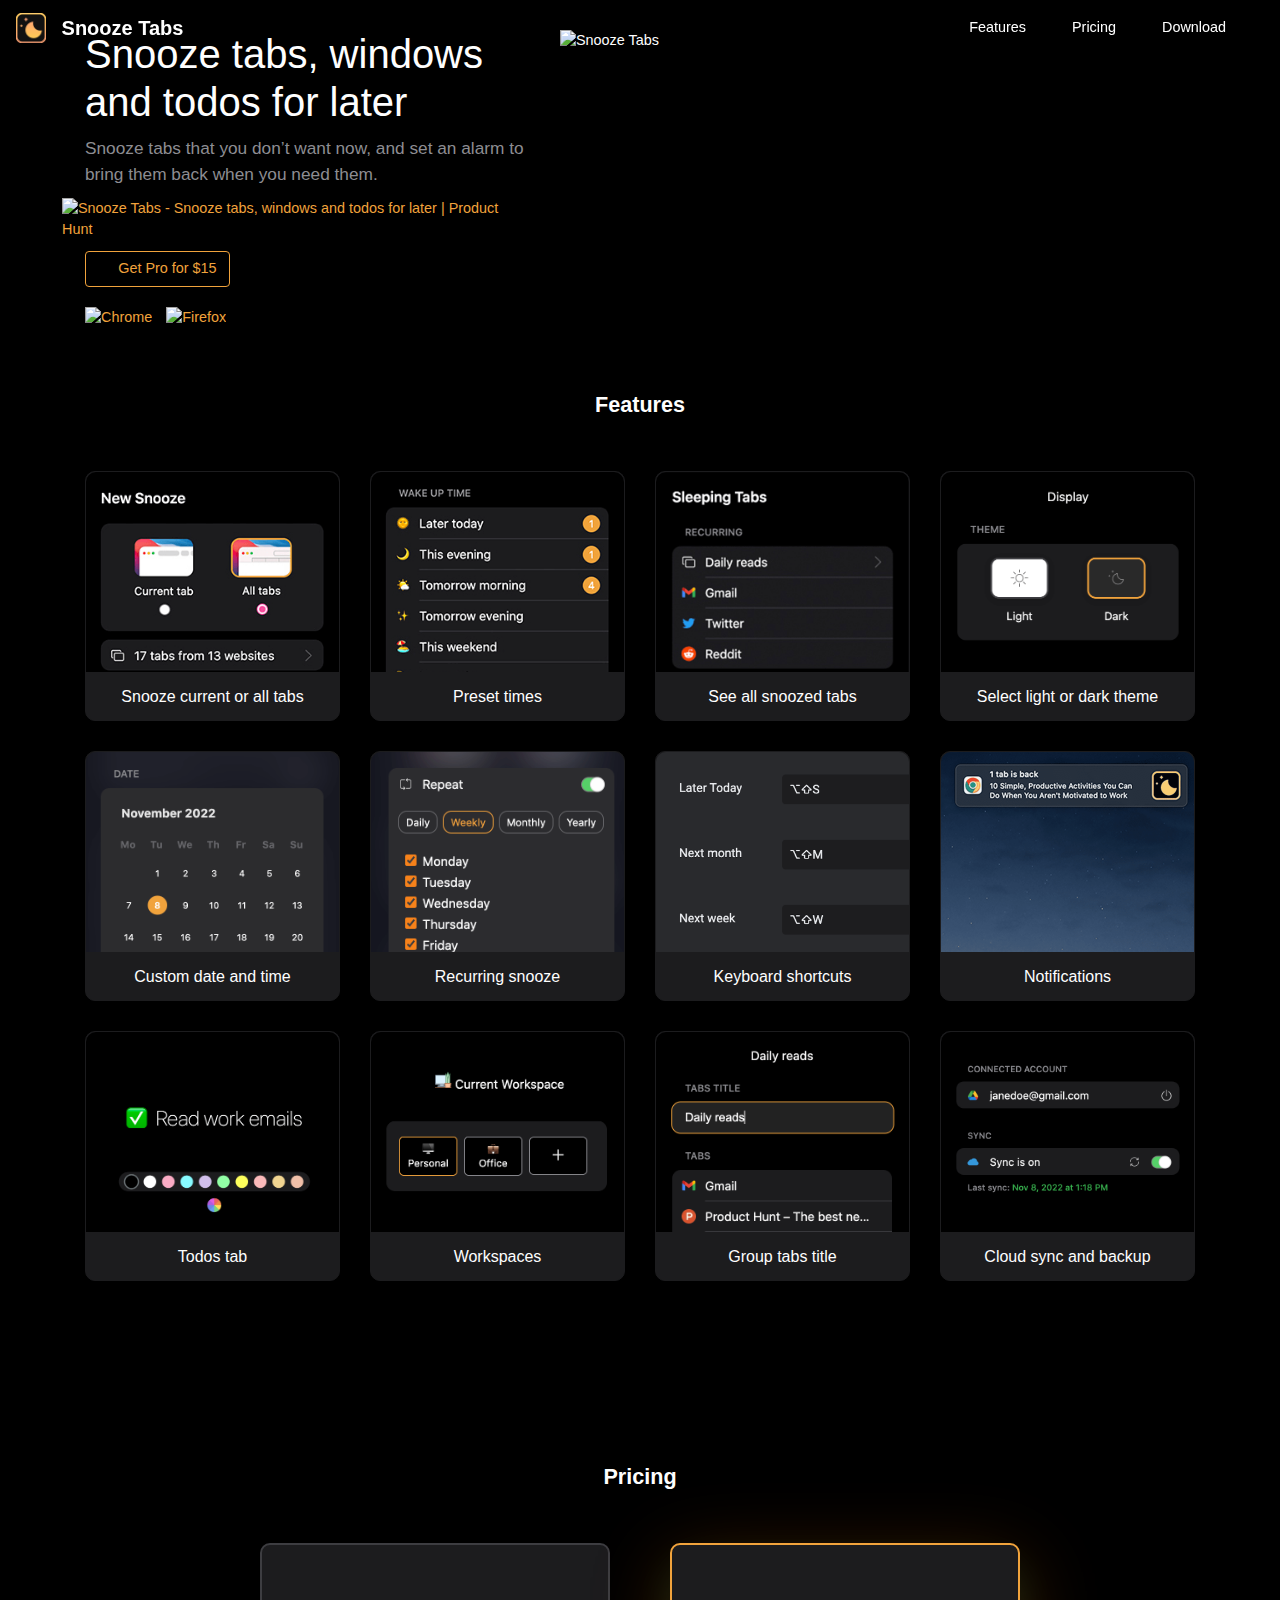
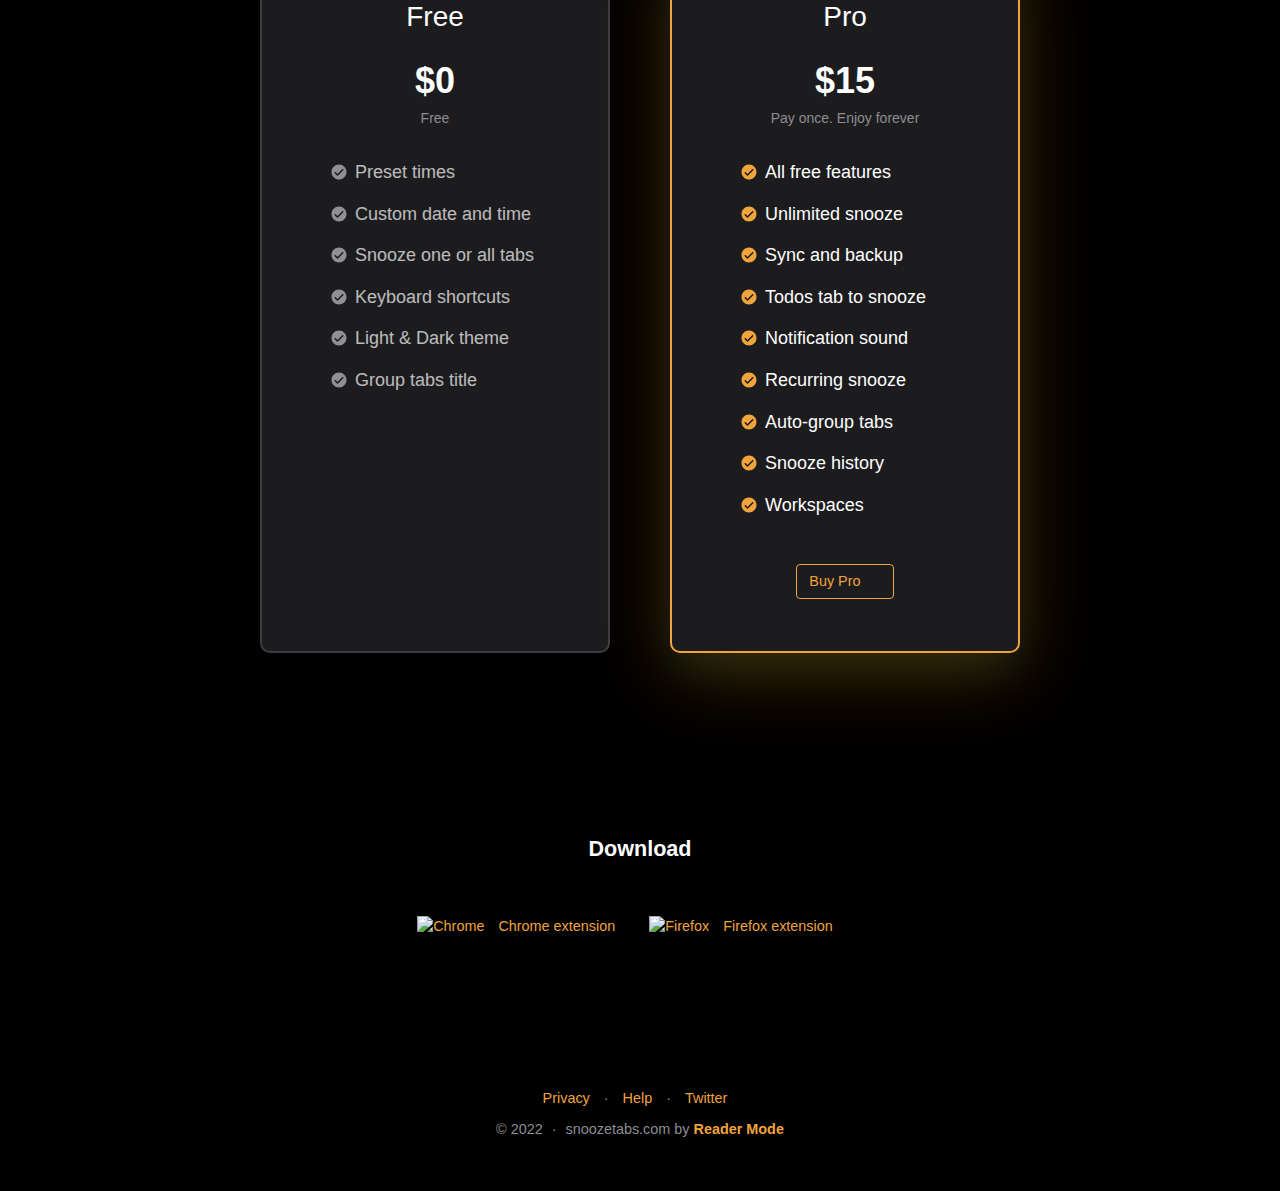
==== index.html @ 029a0858 "Fixed twitter link" ====
<!doctype html>
<html lang="en">
    <head>
        <title>Snooze Tabs - Snooze tabs, windows and todos for later</title>
        <meta charset="UTF-8">
        <link rel="stylesheet" type="text/css" href="index.css" media="all">
        <link rel="icon" type="image/x-icon" href="img/favicon/favicon.ico">

        <meta http-equiv="X-UA-Compatible" content="IE=edge">
        <meta name="viewport" content="width=device-width, initial-scale=1, shrink-to-fit=no">
        <meta name="description" content="Snooze tabs, windows and todos for later. Includes preset times, custom date and time, todos tab, cloud syncing and more">
        <meta name="keywords" content="snooze tabs, snooetabs, tabs snooze, snooze, snooze tabs chrome, snooze tabs firefox">

        <meta property="og:url" content="https://snoozetabs.com/">
        <meta property="og:title" content="Snooze Tabs - Dismiss tabs, windows and todos for later">
        <meta property="og:description" content="Dismiss tabs that you don’t want now, and set an alarm to bring them back when you need them.">
        <meta property="og:image" content="https://snoozetabs.com/img/jpg/cover.jpg">
        <meta property="og:type" content="website">
        <meta name="twitter:url" content="https://snoozetabs.com/">
        <meta name="twitter:title" content="Snooze Tabs">
        <meta name="twitter:description" content="Dismiss tabs that you don’t want now, and set an alarm to bring them back when you need them">
        <meta name="twitter:image:src" content="https://snoozetabs.com/img/jpg/cover.jpg">
        <meta name="twitter:card" content="summary_large_image">
        <meta name="twitter:site" content="@snoozetabs">
        <meta name="twitter:creator" content="@snoozetabs">
    </head>
    <body data-theme="dark">
        <nav class="navbar navbar-expand-lg navbar-dark fixed-top">
          <a class="navbar-brand" href="https://snoozetabs.com">
            <img src="img/logo/logo.png" width="30" height="30" class="d-inline-block align-top m-r-10" alt="Snooze Tabs">
            Snooze Tabs
          </a>

          <button class="navbar-toggler" type="button" data-toggle="collapse" data-target="#navbarSupportedContent" aria-controls="navbarSupportedContent" aria-expanded="false" aria-label="Toggle navigation">
            <span class="navbar-toggler-icon"></span>
          </button>

          <div class="collapse navbar-collapse" id="navbarSupportedContent">
            <ul class="navbar-nav ml-auto">
                <li class="nav-item">

                </li>
                <li class="nav-item">
                    <a class="nav-link" href="#features">Features</a>
                </li>
                <li class="nav-item">
                    <a class="nav-link" href="#pricing">Pricing</a>
                </li>
                <li class="nav-item dropdown">
                    <a class="nav-link" href="#download">Download</a>
                </li>
            </ul>
          </div>
        </nav>

        <div class="container">
            <div id="jumbotron">
                <div class="row">
                    <div class="col-md-12 col-lg-5 d-flex" >
                        <div id="jumbotron-left" class="justify-content-center align-self-center">
                            <h1>Snooze tabs, windows and todos for later</h1>
                            <p>
                                Snooze tabs that you don’t want now, and set an alarm to bring them back when you need them. 
                            </p>  

                            <a href="https://www.producthunt.com/posts/snooze-tabs?utm_source=badge-top-post-badge&utm_medium=badge&utm_souce=badge-snooze&#0045;tabs" target="_blank"><img src="https://api.producthunt.com/widgets/embed-image/v1/top-post-badge.svg?post_id=366474&theme=light&period=daily" alt="Snooze&#0032;Tabs - Snooze&#0032;tabs&#0044;&#0032;windows&#0032;and&#0032;todos&#0032;for&#0032;later | Product Hunt" style="width: 200px; height: 36px; margin-left: -23px" width="200" height="36" /></a>

                            <a href="https://ryzalyusoff.gumroad.com/l/snoozetabs-pro" target="_blank" class="btn btn-md btn-primary btn-flat">
                                <i class="fas fa-shopping-cart m-r-5"></i>
                                Get Pro for $15
                            </a>

                            <ul>
                                <li>
                                    <a href="https://chrome.google.com/webstore/detail/snooze-tabs/dcgnmgccfgdhakmcaidcfjmmkjngjbih" aria-label="Chrome Extension" title="Download Snooze Tabs for Chrome" target="_blank">
                                        <img src="img/svg/chrome.svg" class="chrome-logo" alt="Chrome">
                                    </a>    
                                </li>    
                                <li>
                                    <a href="https://addons.mozilla.org/en-GB/firefox/addon/the-snooze-tabs" aria-label="Firefox Extension" title="Download Snooze Tabs for Firefox" target="_blank">
                                        <img src="img/svg/firefox.svg" class="firefox-logo" alt="Firefox">
                                    </a>    
                                </li>  
                            </ul>    
                        </div>
                    </div>  
                    <div class="col-lg-7">
                        <div id="jumbotron-right">
                            <img src="img/jpg/jumbotron-image.jpg" alt="Snooze Tabs" class="d-none d-sm-block">
                        </div>
                    </div>   
                </div>    
            </div> 

            <center id="features" class="section m-t-50i">
                <h2>Features</h2>
                <div class="row">
                    <div class="col-6 col-md-3">
                        <div class="feature-tile">
                            <div class="feature-tile-media">
                                <img src="img/png/preset-times.png" alt="Snooze Tabs or Windows" loading="lazy">
                            </div>
                            <div class="feature-tile-desc">
                                <h3>Snooze current or all tabs</h3>
                            </div>    
                        </div>    
                    </div>  
                    <div class="col-6 col-md-3">
                        <div class="feature-tile">
                            <div class="feature-tile-media">
                                <img src="img/png/preset-times.png" alt="Preset Times" loading="lazy" style="object-position: 0% 80%;">
                            </div>
                            <div class="feature-tile-desc">
                                <h3>Preset times</h3>
                            </div> 
                        </div> 
                    </div> 
                    <div class="col-6 col-md-3">
                        <div class="feature-tile">
                            <div class="feature-tile-media">
                                <img src="img/png/sleeping-tabs.png" alt="Sleeping Tabs" loading="lazy">
                            </div>
                            <div class="feature-tile-desc">
                                <h3>See all snoozed tabs</h3>
                            </div> 
                        </div> 
                    </div> 
                    <div class="col-6 col-md-3">
                        <div class="feature-tile">
                            <div class="feature-tile-media">
                                <img src="img/png/themes.png" alt="Sleeping Tabs" loading="lazy">
                            </div>
                            <div class="feature-tile-desc">
                                <h3>Select light or dark theme</h3>
                            </div> 
                        </div> 
                    </div>
                </div>

                <div class="row">
                    <div class="col-6 col-md-3">
                        <div class="feature-tile">
                            <div class="feature-tile-media">
                                <img src="img/png/custom-date-and-time.png" alt="Custom date & time" loading="lazy" style="object-position: 0% 55%;">
                            </div>
                            <div class="feature-tile-desc">
                                <h3>Custom date and time</h3>
                            </div>    
                        </div>    
                    </div>  
                    <div class="col-6 col-md-3">
                        <div class="feature-tile">
                            <div class="feature-tile-media">
                                <img src="img/png/recurring-snooze.png" alt="Recurring snooze" loading="lazy" style="object-position: 0% 13%;">
                            </div>
                            <div class="feature-tile-desc">
                                <h3>Recurring snooze</h3>
                            </div> 
                        </div> 
                    </div> 
                    <div class="col-6 col-md-3">
                        <div class="feature-tile">
                            <div class="feature-tile-media">
                                <img src="img/png/keyboard-shortcuts.png" alt="Keyboard shortcuts" loading="lazy" style="object-position: 0% 5%;">
                            </div>
                            <div class="feature-tile-desc">
                                <h3>Keyboard shortcuts</h3>
                            </div> 
                        </div> 
                    </div>  
                     <div class="col-6 col-md-3">
                        <div class="feature-tile">
                            <div class="feature-tile-media">
                                <img src="img/png/notifications.png" alt="Notifications" loading="lazy" style="object-position: 90% 9%;">
                            </div>
                            <div class="feature-tile-desc">
                                <h3>Notifications</h3>
                            </div> 
                        </div> 
                    </div>  
                </div>

                <div class="row">
                    <div class="col-6 col-md-3">
                        <div class="feature-tile">
                            <div class="feature-tile-media">
                                <img src="img/png/todos-tab.png" alt="Todos tab" loading="lazy" style="object-position: 35% -10%">
                            </div>
                            <div class="feature-tile-desc">
                                <h3>Todos tab</h3>
                            </div>    
                        </div>    
                    </div>  
                    <div class="col-6 col-md-3">
                        <div class="feature-tile">
                            <div class="feature-tile-media">
                                <img src="img/png/workspaces.png" alt="Workspaces" loading="lazy" style="object-position: 0% 9%;">
                            </div>
                            <div class="feature-tile-desc">
                                <h3>Workspaces</h3>
                            </div> 
                        </div> 
                    </div> 
                    <div class="col-6 col-md-3">
                        <div class="feature-tile">
                            <div class="feature-tile-media">
                                <img src="img/png/group-tabs-title.png" loading="lazy" alt="Group tabs title">
                            </div>
                            <div class="feature-tile-desc">
                                <h3>Group tabs title</h3>
                            </div> 
                        </div> 
                    </div> 
                    <div class="col-6 col-md-3">
                        <div class="feature-tile">
                            <div class="feature-tile-media">
                                <img src="img/png/sync-and-backup.png" alt="Sync and backup" loading="lazy" style="object-position: 0% 23%;">
                            </div>
                            <div class="feature-tile-desc">
                                <h3>Cloud sync and backup</h3>
                            </div> 
                        </div> 
                    </div> 
                </div> 
            </center>

            <center id="pricing" class="section">
                <h2>Pricing</h2>
                <div id="pricing-tiles" class="row">
                    <div class="col-md-6">
                        <div class="pricing-tile pricing-tile-free">
                            <h3>Free</h3>
                            <div class="price">
                                $0
                            </div> 
                            <p>
                                Free
                            </p> 
                            <ul>
                                <li><img src="img/svg/ok.svg" alt="Yes" loading="lazy"> <div>Preset times</div> </li>
                                <li><img src="img/svg/ok.svg" alt="Yes" loading="lazy"> <div>Custom date and time</div></li>
                                <li><img src="img/svg/ok.svg" alt="Yes" loading="lazy"> <div>Snooze one or all tabs</div> </li>
                                <li><img src="img/svg/ok.svg" alt="Yes" loading="lazy"> <div>Keyboard shortcuts</div> </li>
                                <li><img src="img/svg/ok.svg" alt="Yes" loading="lazy"> <div>Light & Dark theme</div> </li>
                                <li><img src="img/svg/ok.svg" alt="Yes" loading="lazy"> <div>Group tabs title</div> </li>
                            </ul>
                        </div>
                    </div>
                    <div class="col-md-6"> 
                        <div class="pricing-tile pricing-tile-pro">
                            <h3>Pro</h3>
                            <div class="price">
                                $15
                            </div> 
                            <p>
                                Pay once. Enjoy forever
                            </p>   
                            <ul>
                                <li><img src="img/svg/ok-primary.svg" alt="Yes" loading="lazy"> <div>All free features</div> </li>
                                <li><img src="img/svg/ok-primary.svg" alt="Yes" loading="lazy"> <div>Unlimited snooze</div> </li>
                                <li><img src="img/svg/ok-primary.svg" alt="Yes" loading="lazy"> <div>Sync and backup</div> </li>
                                <li><img src="img/svg/ok-primary.svg" alt="Yes" loading="lazy"> <div>Todos tab to snooze</div> </li>
                                <li><img src="img/svg/ok-primary.svg" alt="Yes" loading="lazy"> <div>Notification sound</div> </li>
                                <li><img src="img/svg/ok-primary.svg" alt="Yes" loading="lazy"> <div>Recurring snooze</div> </li>
                                <li><img src="img/svg/ok-primary.svg" alt="Yes" loading="lazy"> <div>Auto-group tabs</div> </li>
                                <li><img src="img/svg/ok-primary.svg" alt="Yes" loading="lazy"> <div>Snooze history</div> </li>
                                <li><img src="img/svg/ok-primary.svg" alt="Yes" loading="lazy"> <div>Workspaces</div> </li>
                            </ul>

                            <a href="https://ryzalyusoff.gumroad.com/l/snoozetabs-pro" aria-label="Buy Snooze Tabs Pro" title="Buy Snooze Tabs Pro" target="_blank" class="btn btn-md btn-primary btn-flat">
                                Buy Pro <i class="fas fa-chevron-right m-l-5"></i>
                            </a>
                        </div>  
                    </div>  
                </div>
            </center> 

            <center id="download" class="section">
                <h2>Download</h2>
                <ul>
                    <li>
                        <a href="https://chrome.google.com/webstore/detail/snooze-tabs/dcgnmgccfgdhakmcaidcfjmmkjngjbih" aria-label="Chrome Extension" title="Download Snooze Tabs for Chrome" target="_blank">
                            <img src="img/svg/chrome.svg" class="chrome-logo m-r-10" alt="Chrome" loading="lazy"> Chrome extension
                        </a>    
                    </li>    
                    <li>
                        <a href="https://addons.mozilla.org/en-GB/firefox/addon/the-snooze-tabs" aria-label="Firefox Extension" title="Download Snooze Tabs for Firefox" target="_blank">
                            <img src="img/svg/firefox.svg" class="firefox-logo m-r-10" alt="Firefox" loading="lazy"> Firefox extension
                        </a>    
                    </li>  
                </ul> 
            </center> 
        </div>

        <footer>
            <ul>
                <li>
                    <a href="privacy.html" aria-label="Privacy" title="Privacy">Privacy</a>
                </li>  
                <li>
                    &middot;
                </li>  
                <li>
                    <a href="https://airtable.com/shrwP2UjuYHieBVCU" aria-label="Help" title="Help" target="_blank">Help</a>
                </li> 
                <li>
                    &middot;
                </li>  
                <li>
                    <a href="https://twitter.com/snoozetabs" aria-label="Twitter" title="Twitter">Twitter</a>
                </li> 
            </ul> 
            <div class="m-t-10">
                &copy; 2022 <span class="m-l-5 m-r-5">&middot;</span> <span>snoozetabs.com</span> by <a href="https://readermode.io" aria-label="Reader Mode" title="Reader Mode" target="_blank"><b>Reader Mode</b></a>   
            </div>
        </footer>    

        <script src="index.js"></script> 
        <script async src="https://www.googletagmanager.com/gtag/js?id=G-BSHSSVMQ2K"></script>
        <script>
          window.dataLayer = window.dataLayer || [];
          function gtag(){dataLayer.push(arguments);}
          gtag('js', new Date());

          gtag('config', 'G-BSHSSVMQ2K');
        </script>
        <script type="text/javascript">window.$crisp=[];window.CRISP_WEBSITE_ID="50f3485d-0d1f-4f33-8e5a-b96a9ce2bdc3";(function(){d=document;s=d.createElement("script");s.src="https://client.crisp.chat/l.js";s.async=1;d.getElementsByTagName("head")[0].appendChild(s);})();
        </script>
    </body>
</html>
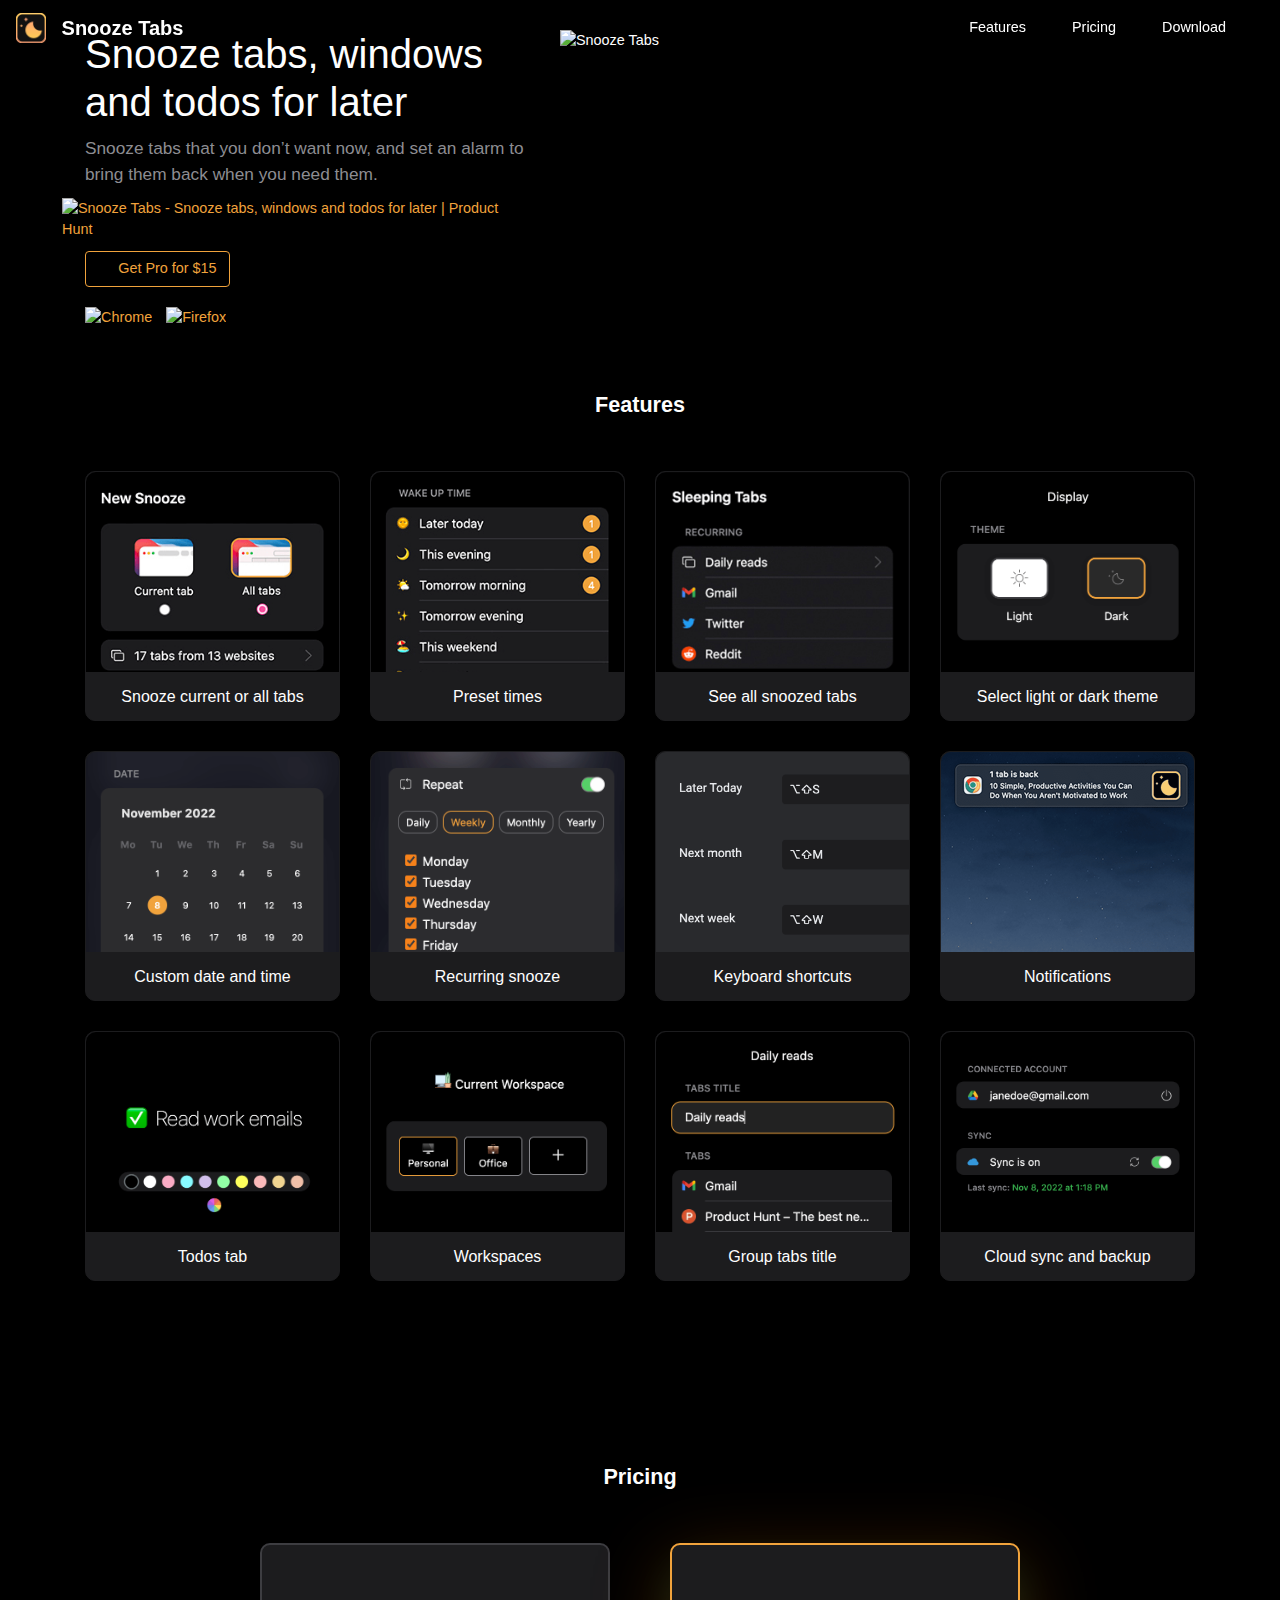
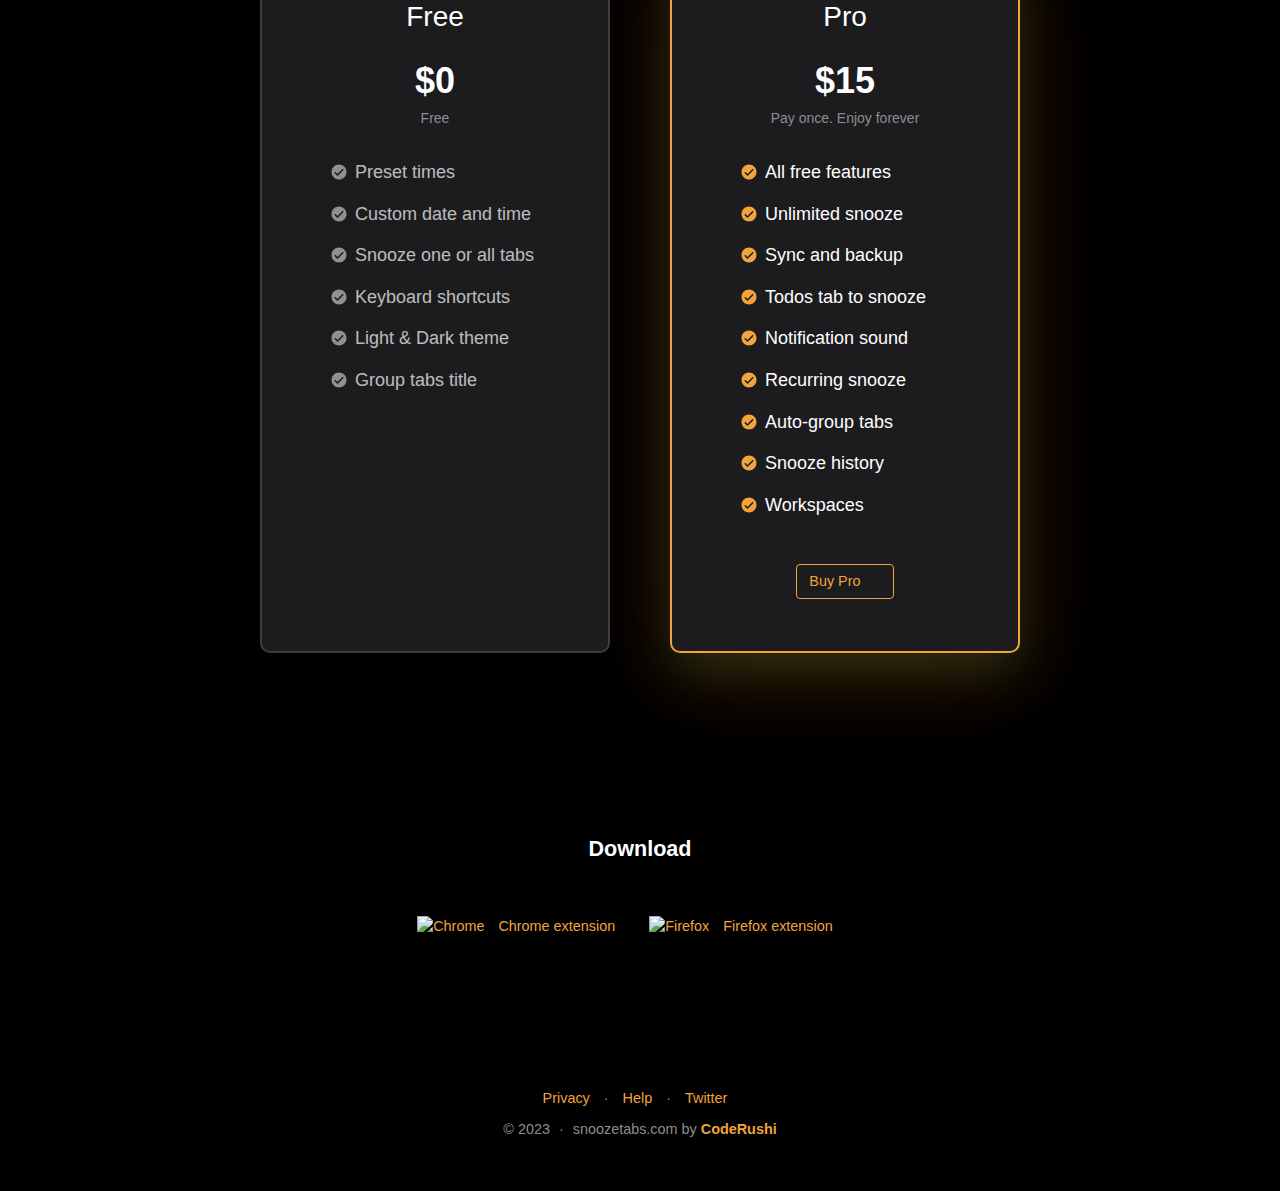
==== commit d26531a5: "Update index.html" ====
--- a/index.html
+++ b/index.html
@@ -311,7 +311,7 @@
                 </li> 
             </ul> 
             <div class="m-t-10">
-                &copy; 2022 <span class="m-l-5 m-r-5">&middot;</span> <span>snoozetabs.com</span> by <a href="https://readermode.io" aria-label="Reader Mode" title="Reader Mode" target="_blank"><b>Reader Mode</b></a>   
+                &copy; 2023 <span class="m-l-5 m-r-5">&middot;</span> <span>snoozetabs.com</span> by <a href="https://coderushi.com" aria-label="CodeRushi" title="Code Rush" target="_blank"><b>CodeRushi</b></a>   
             </div>
         </footer>    
 
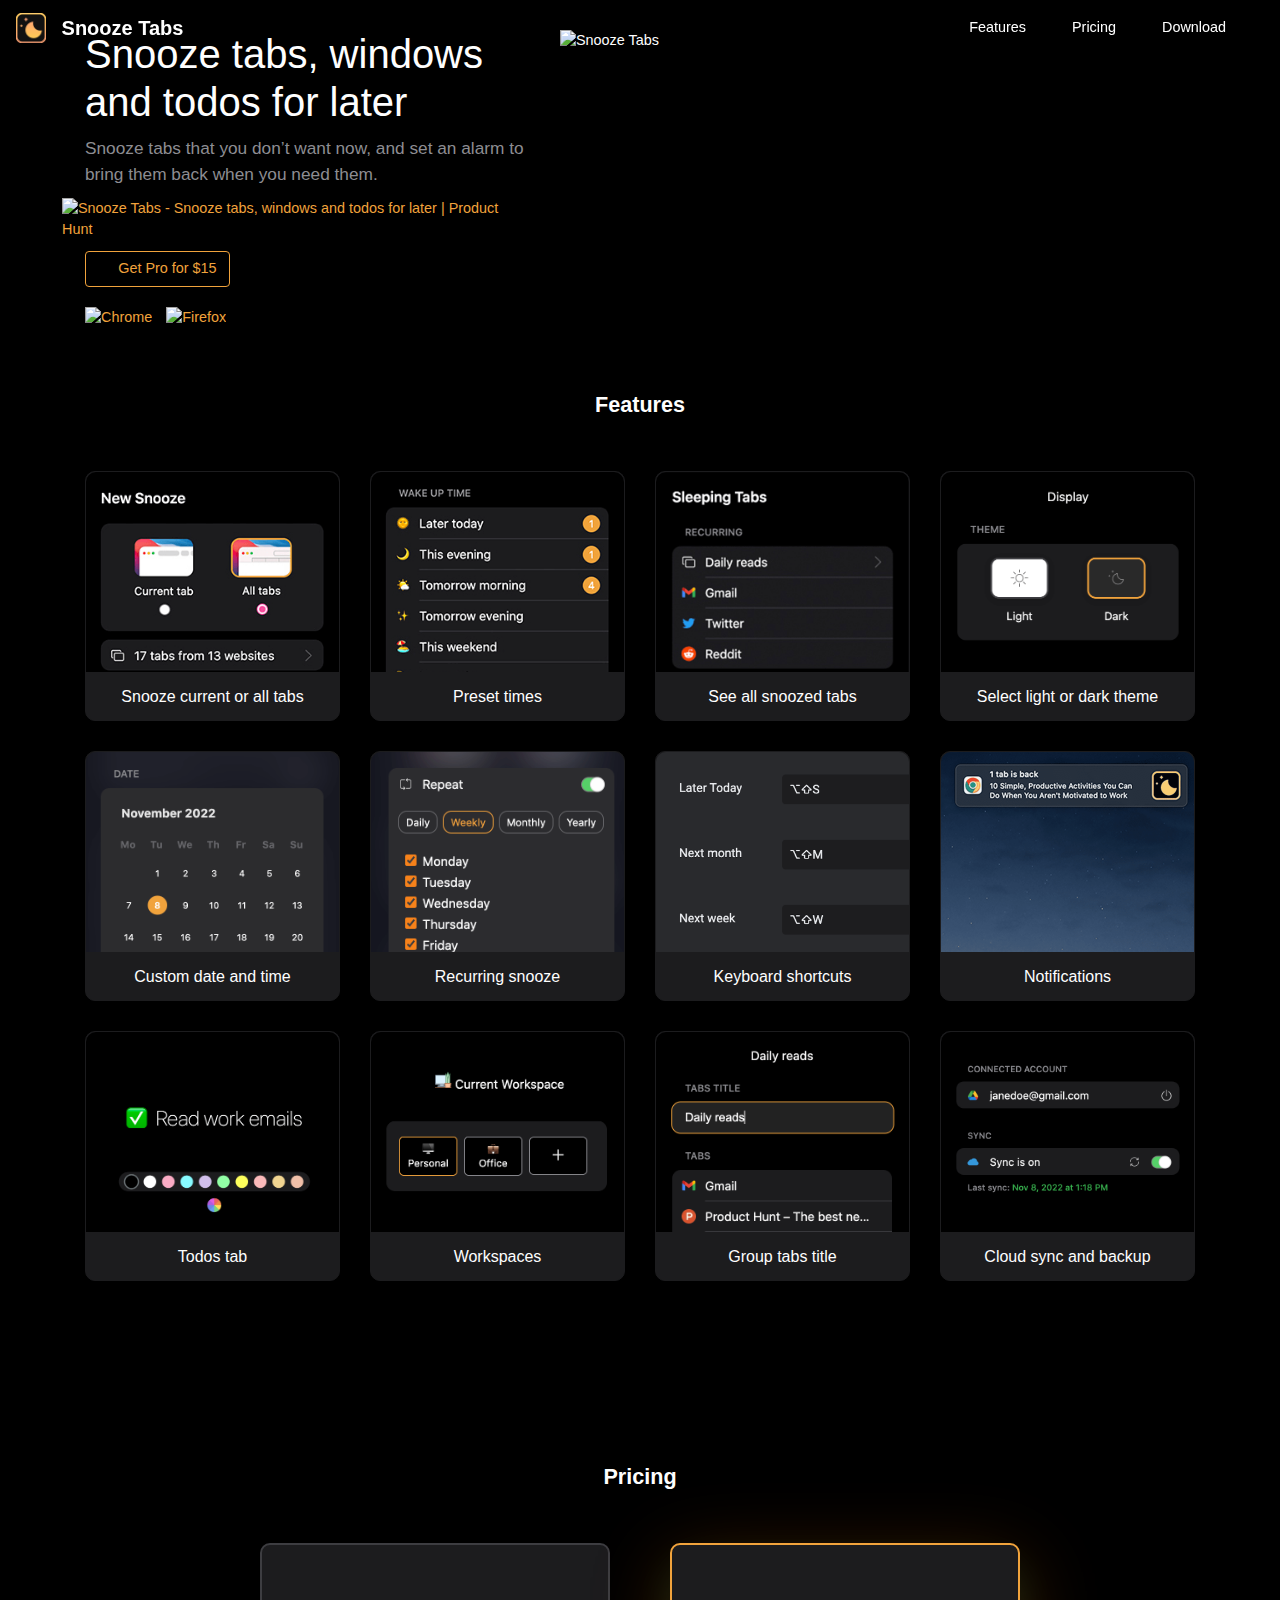
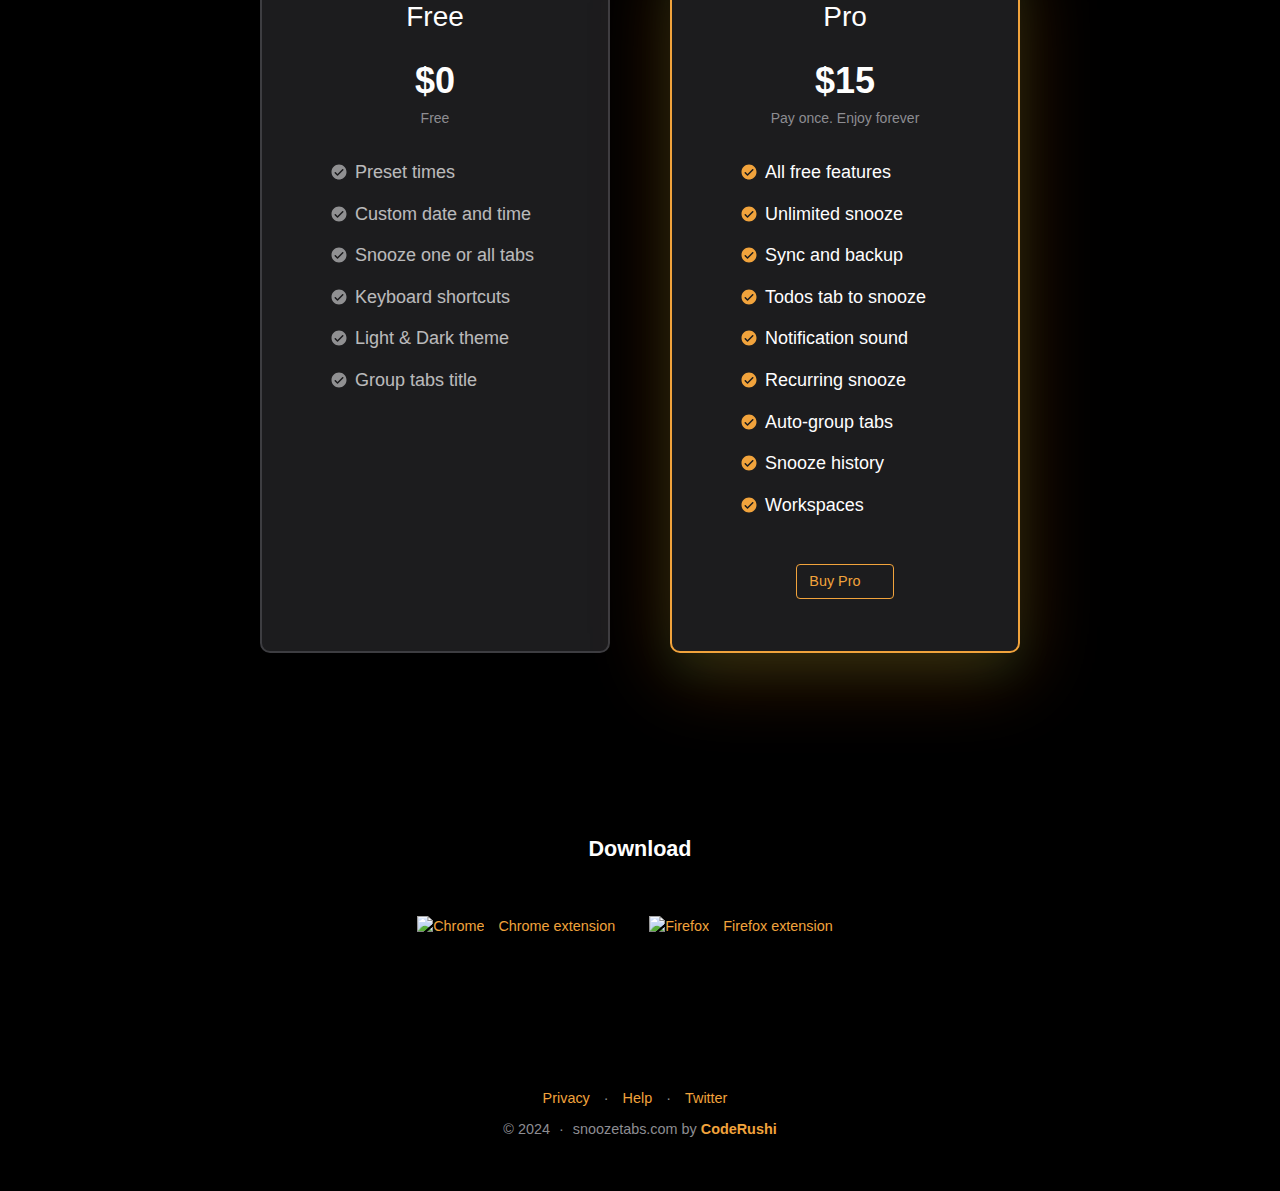
==== commit d1b0bf7e: "Update index.html" ====
--- a/index.html
+++ b/index.html
@@ -311,7 +311,7 @@
                 </li> 
             </ul> 
             <div class="m-t-10">
-                &copy; 2023 <span class="m-l-5 m-r-5">&middot;</span> <span>snoozetabs.com</span> by <a href="https://coderushi.com" aria-label="CodeRushi" title="Code Rush" target="_blank"><b>CodeRushi</b></a>   
+                &copy; 2024 <span class="m-l-5 m-r-5">&middot;</span> <span>snoozetabs.com</span> by <a href="https://coderushi.com" aria-label="CodeRushi" title="Code Rush" target="_blank"><b>CodeRushi</b></a>   
             </div>
         </footer>    
 
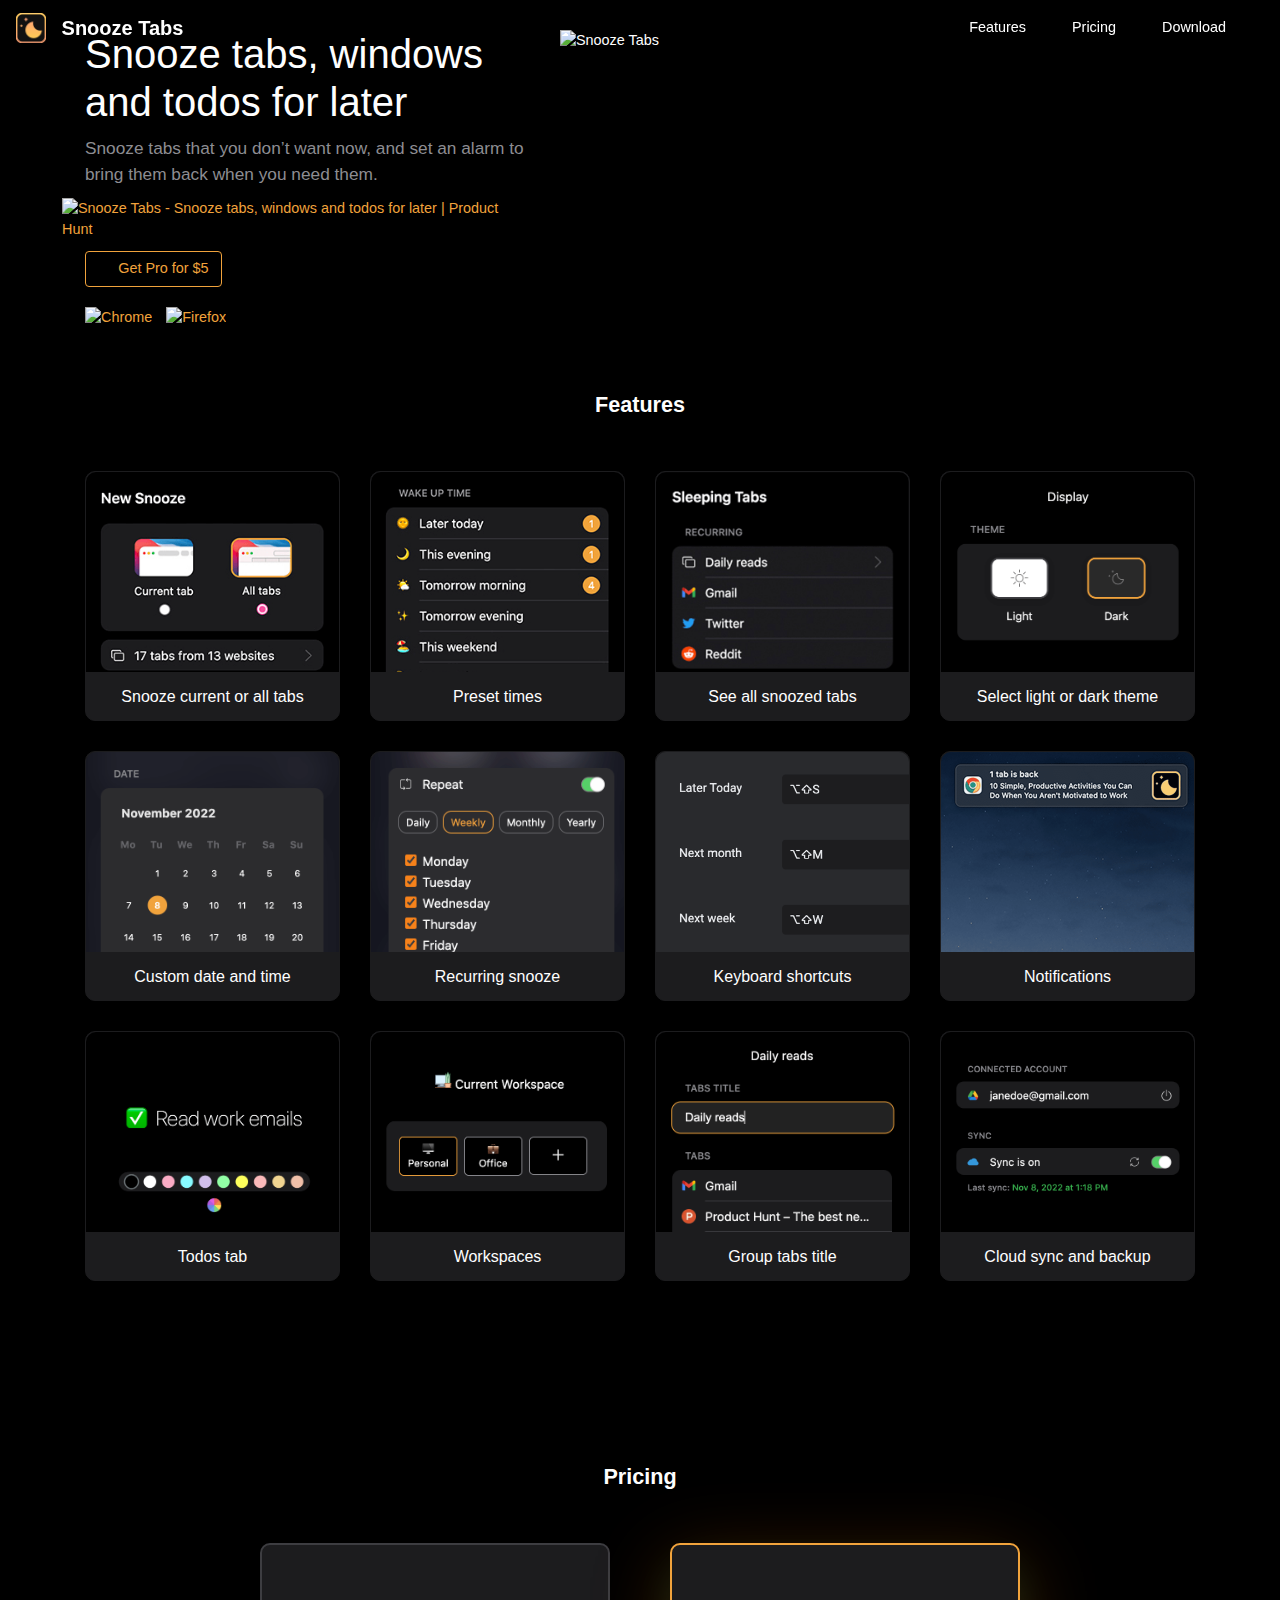
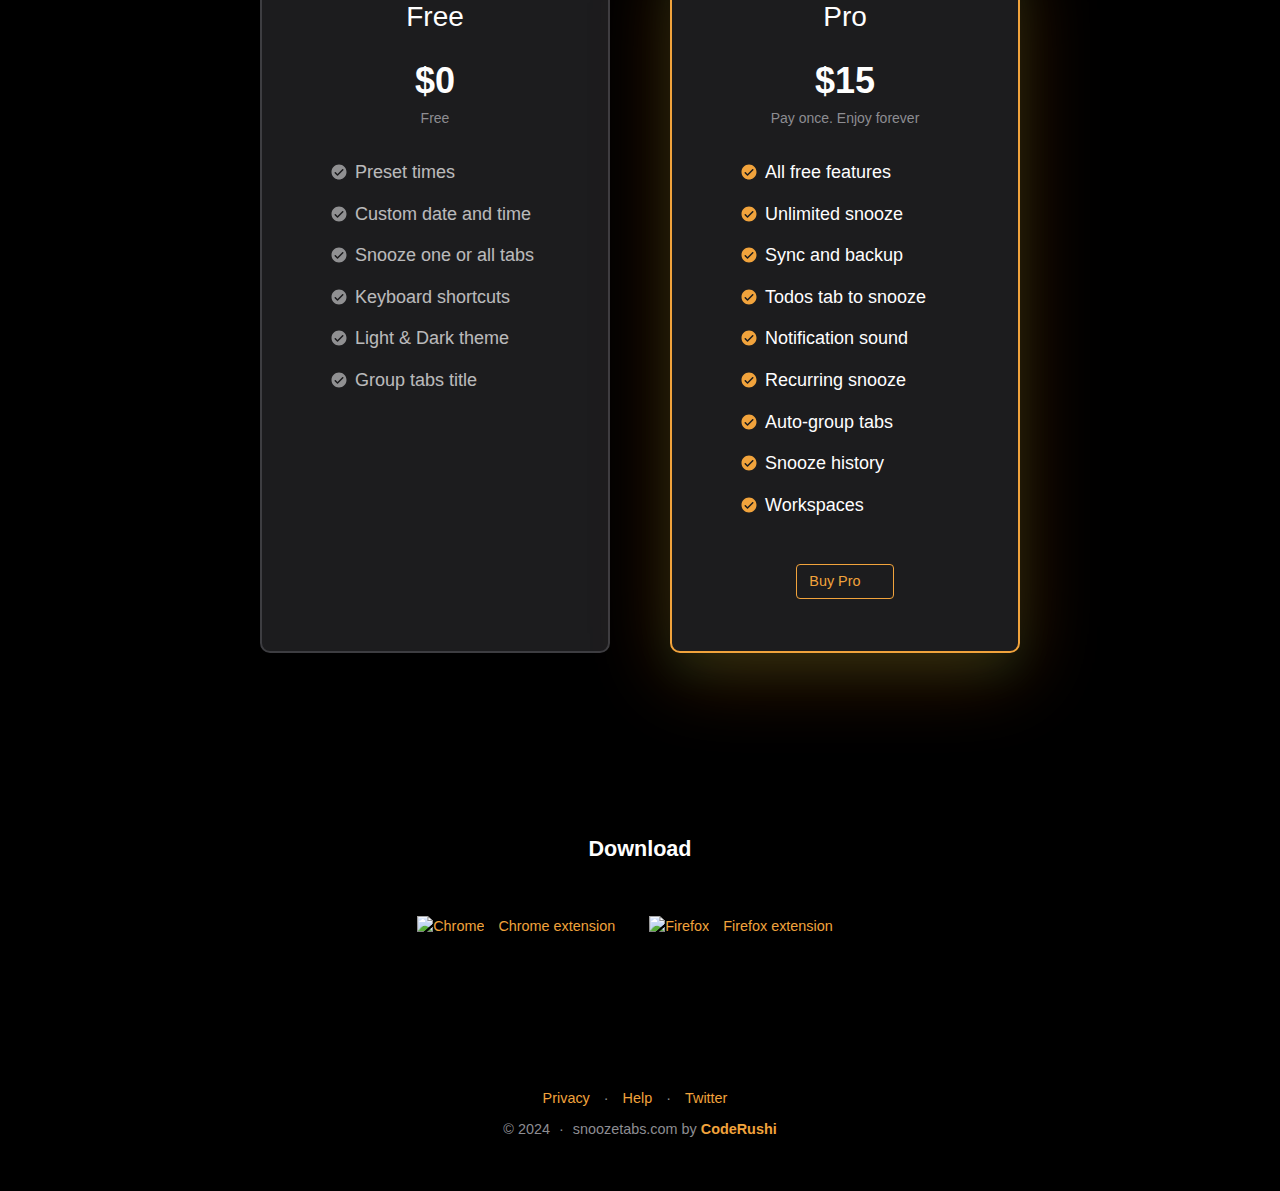
==== commit 8cf4a9b8: "Update index.html" ====
--- a/index.html
+++ b/index.html
@@ -65,9 +65,9 @@
 
                             <a href="https://www.producthunt.com/posts/snooze-tabs?utm_source=badge-top-post-badge&utm_medium=badge&utm_souce=badge-snooze&#0045;tabs" target="_blank"><img src="https://api.producthunt.com/widgets/embed-image/v1/top-post-badge.svg?post_id=366474&theme=light&period=daily" alt="Snooze&#0032;Tabs - Snooze&#0032;tabs&#0044;&#0032;windows&#0032;and&#0032;todos&#0032;for&#0032;later | Product Hunt" style="width: 200px; height: 36px; margin-left: -23px" width="200" height="36" /></a>
 
-                            <a href="https://ryzalyusoff.gumroad.com/l/snoozetabs-pro" target="_blank" class="btn btn-md btn-primary btn-flat">
+                            <a href="https://coderishi.gumroad.com/l/snoozetabs-pro" target="_blank" class="btn btn-md btn-primary btn-flat">
                                 <i class="fas fa-shopping-cart m-r-5"></i>
-                                Get Pro for $15
+                                Get Pro for $5
                             </a>
 
                             <ul>
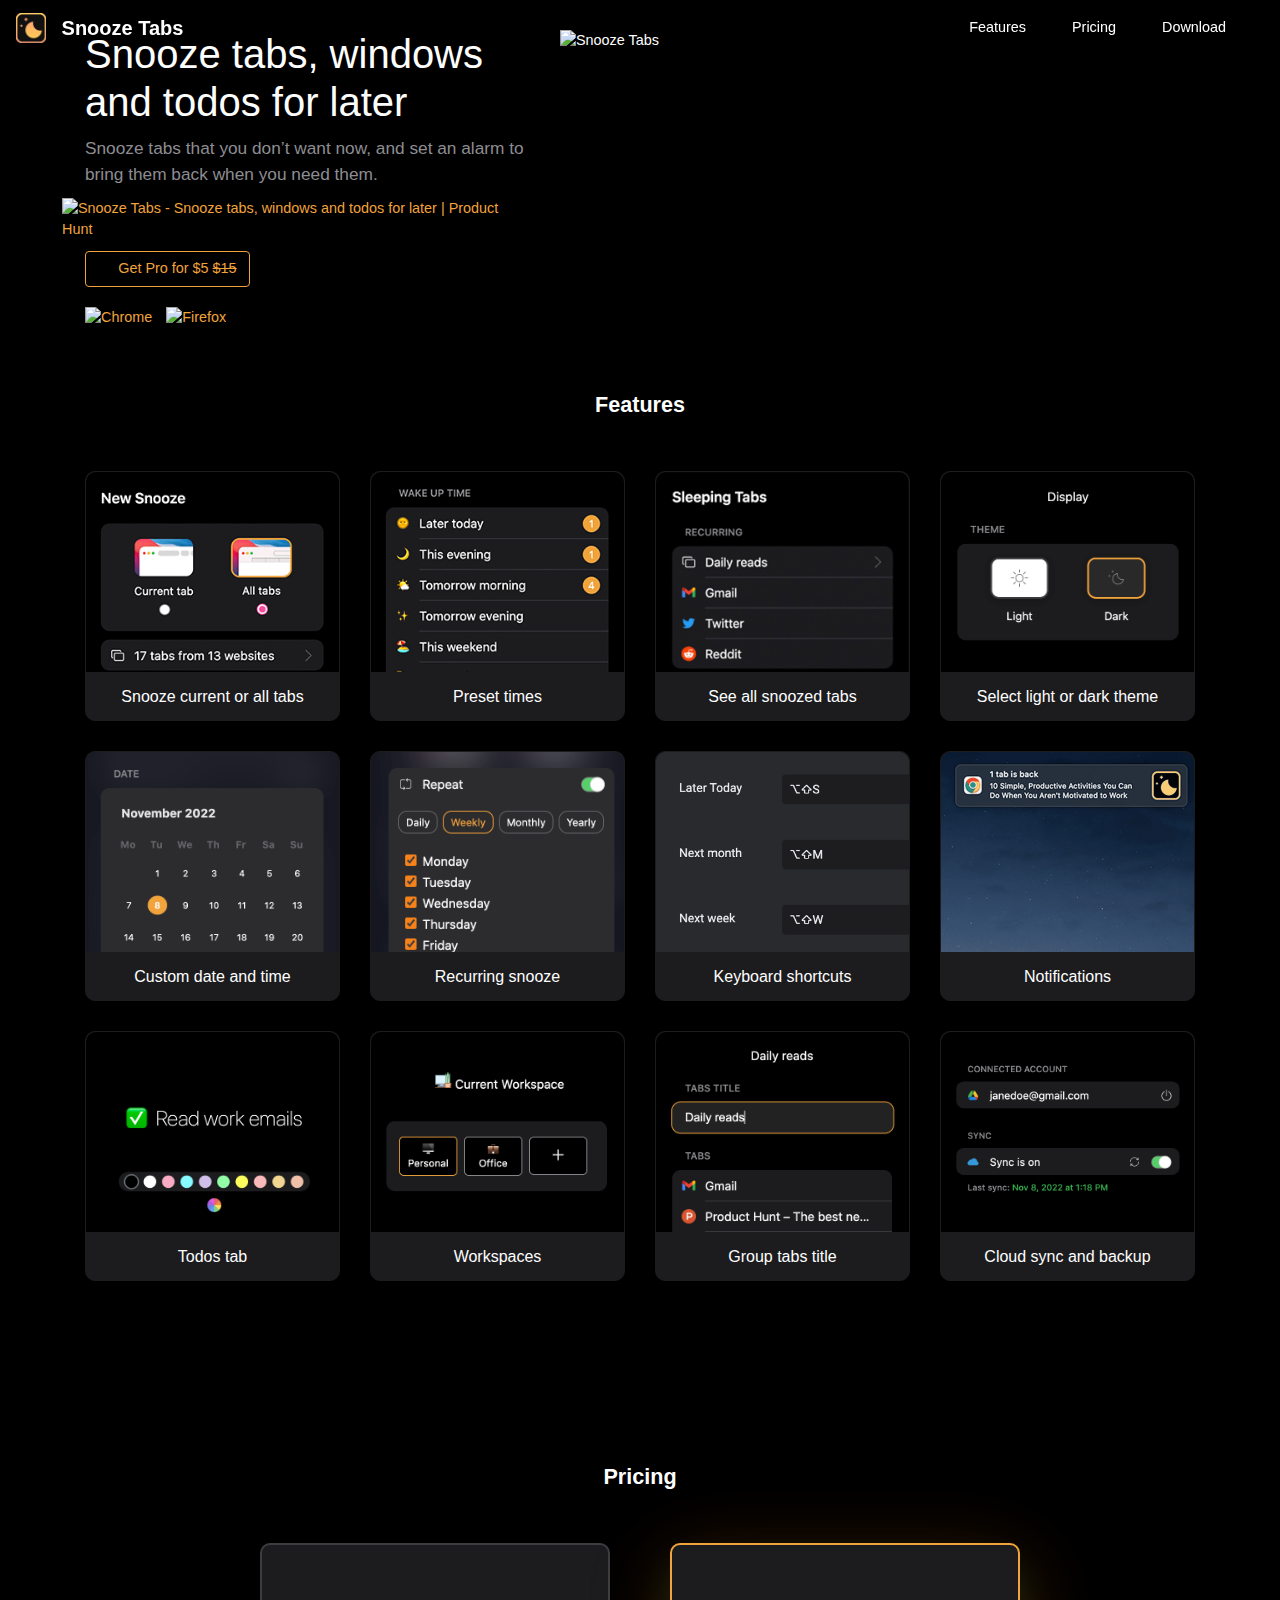
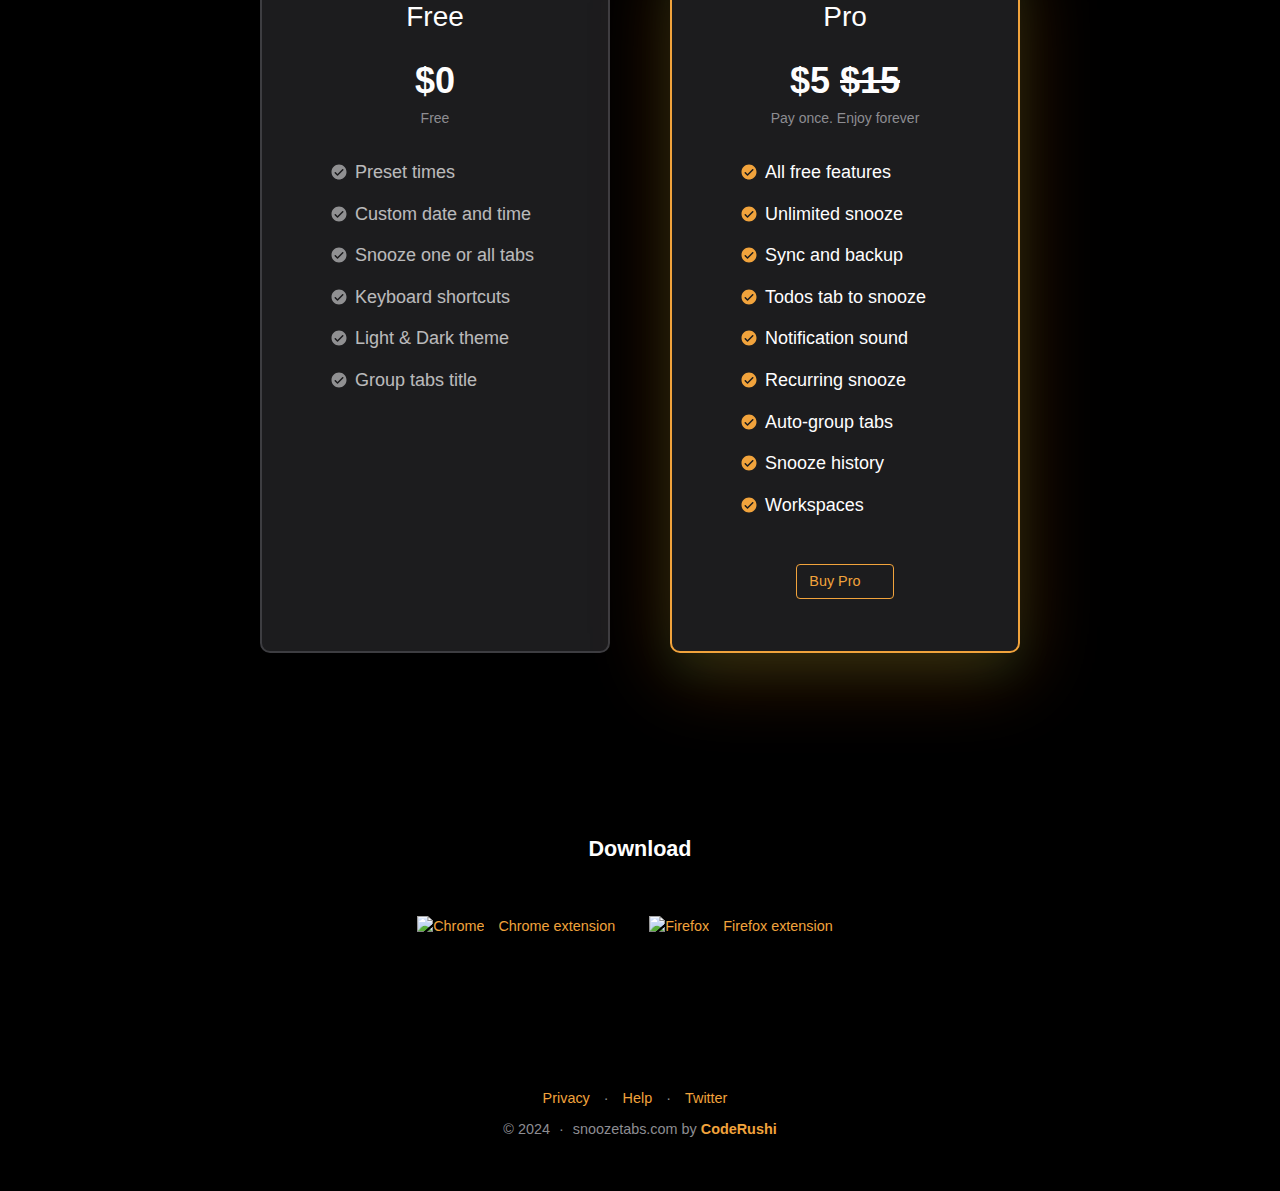
==== commit 367e906c: "Update index.html" ====
--- a/index.html
+++ b/index.html
@@ -67,7 +67,7 @@
 
                             <a href="https://coderishi.gumroad.com/l/snoozetabs-pro" target="_blank" class="btn btn-md btn-primary btn-flat">
                                 <i class="fas fa-shopping-cart m-r-5"></i>
-                                Get Pro for $5
+                                Get Pro for $5 <strike>$15</strike>
                             </a>
 
                             <ul>
@@ -250,7 +250,7 @@
                         <div class="pricing-tile pricing-tile-pro">
                             <h3>Pro</h3>
                             <div class="price">
-                                $15
+                                $5 <strike>$15</strike>
                             </div> 
                             <p>
                                 Pay once. Enjoy forever
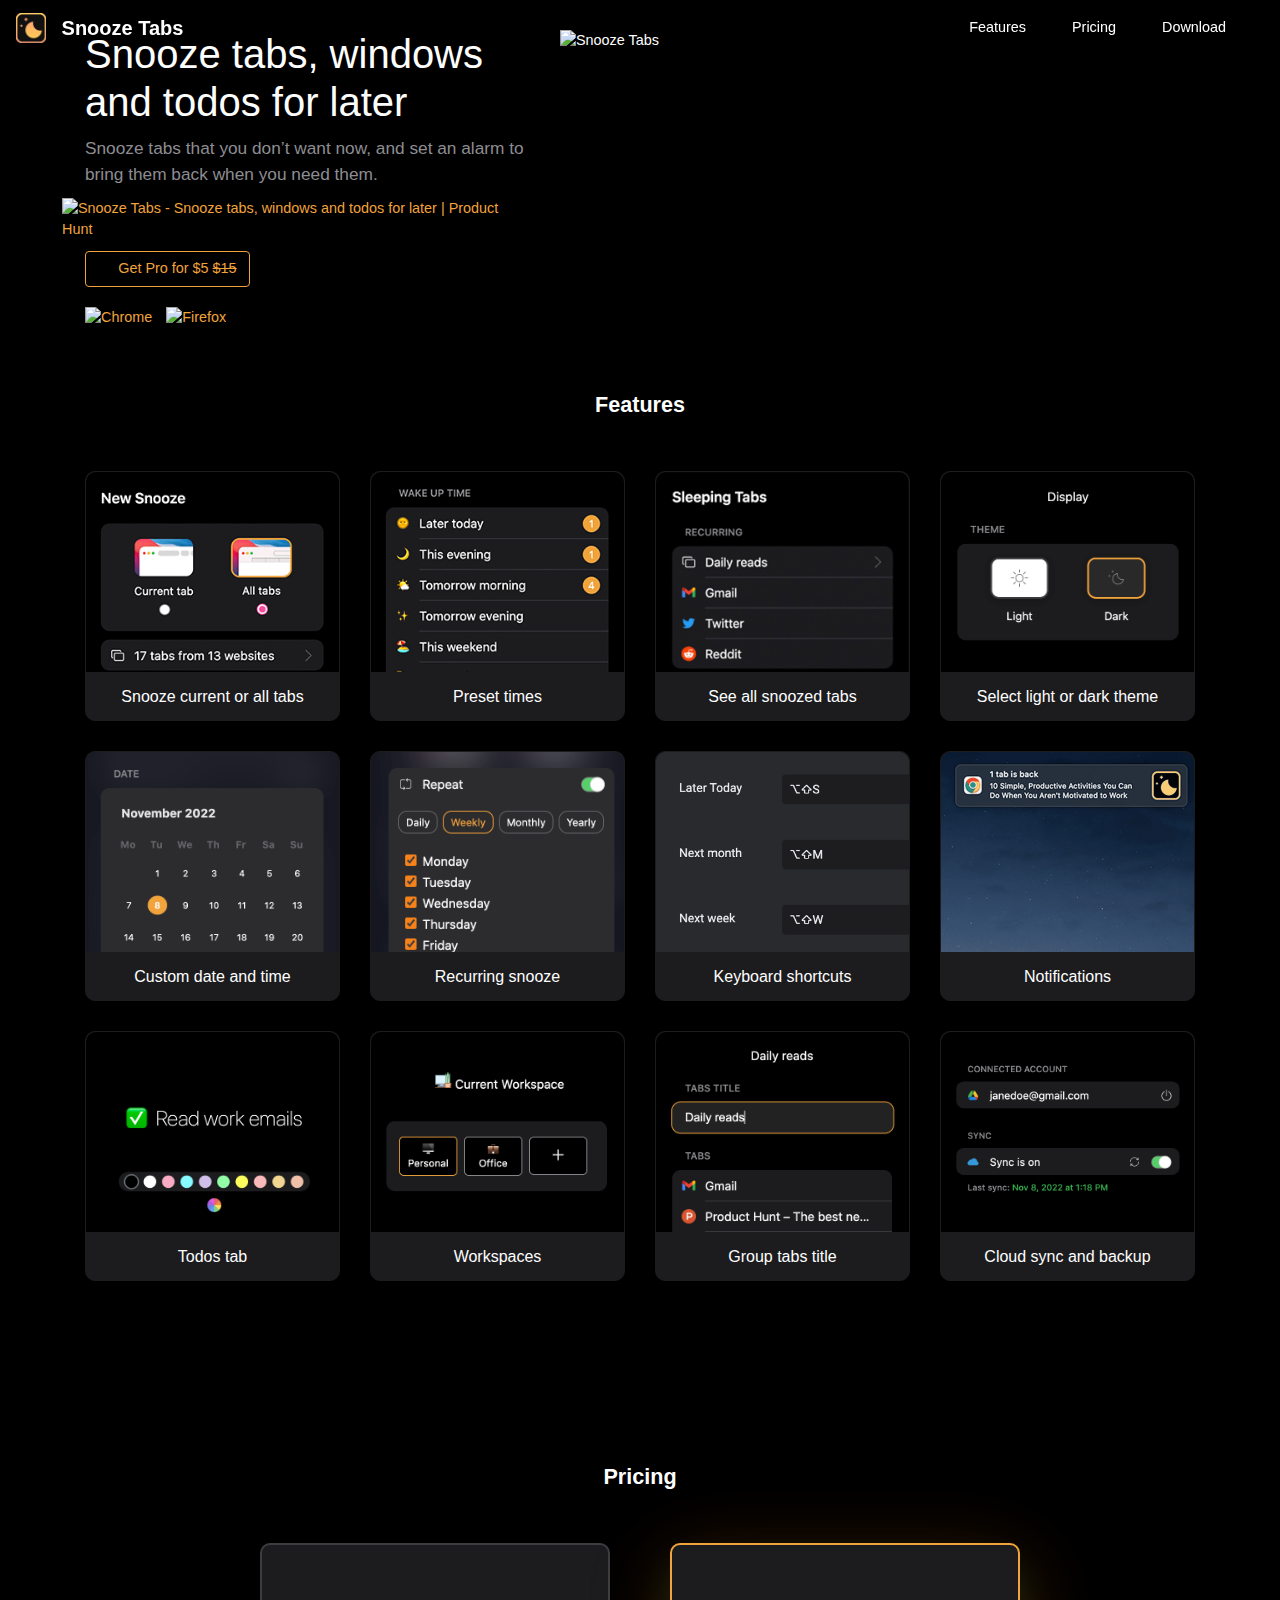
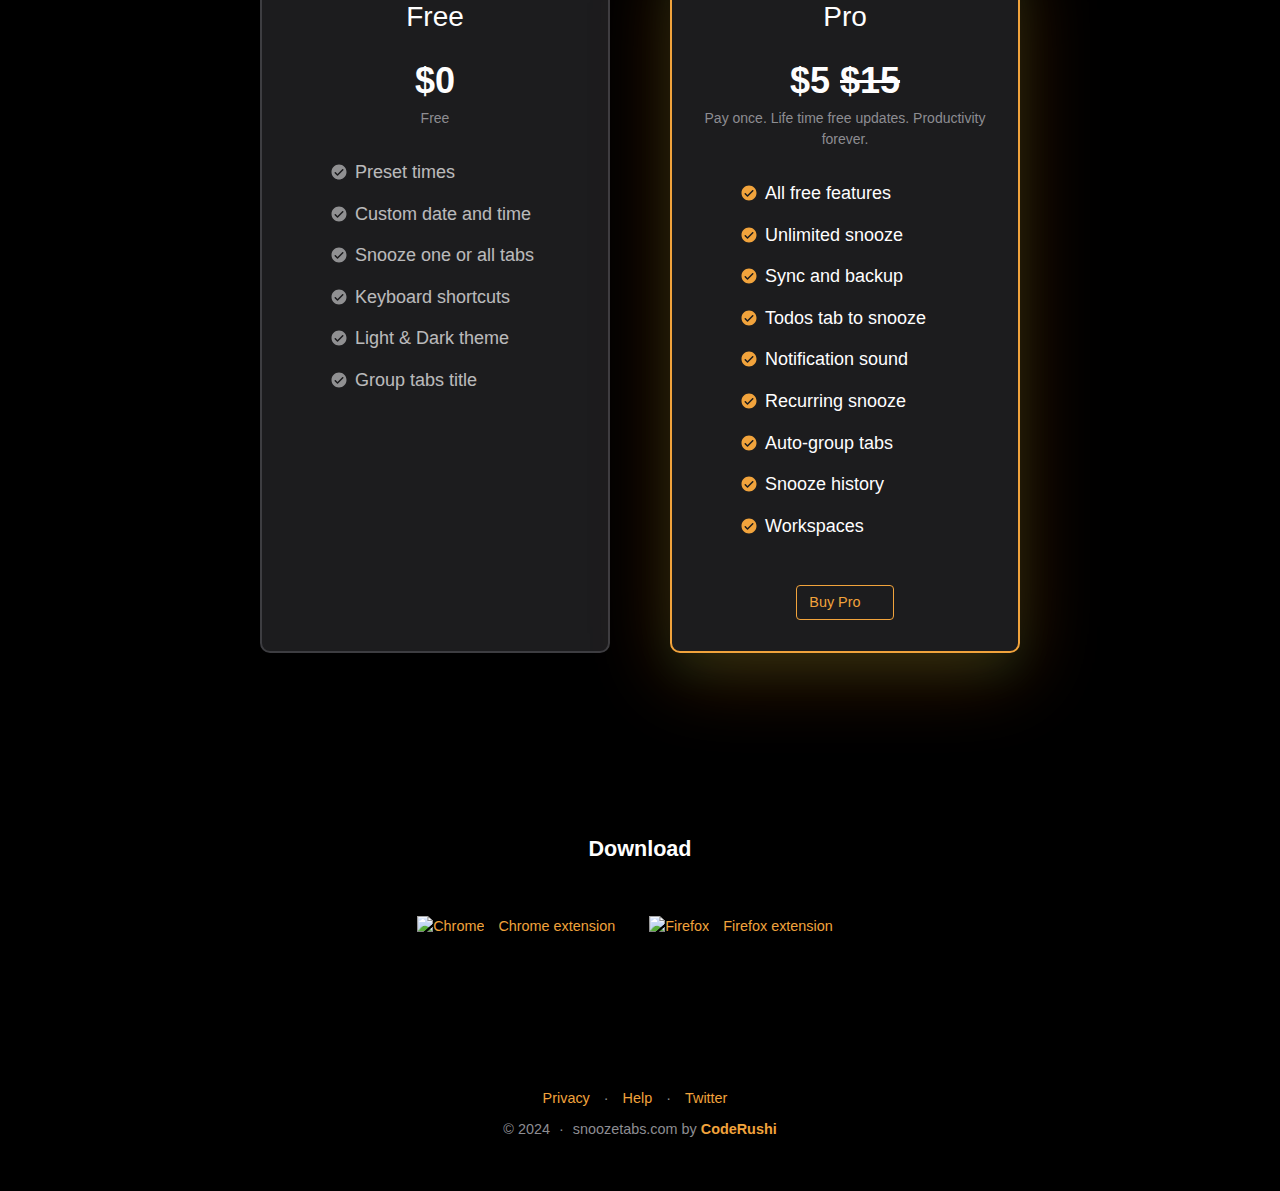
==== commit 2542296c: "Update index.html" ====
--- a/index.html
+++ b/index.html
@@ -253,7 +253,7 @@
                                 $5 <strike>$15</strike>
                             </div> 
                             <p>
-                                Pay once. Enjoy forever
+                                Pay once. Life time free updates. Productivity forever.
                             </p>   
                             <ul>
                                 <li><img src="img/svg/ok-primary.svg" alt="Yes" loading="lazy"> <div>All free features</div> </li>
